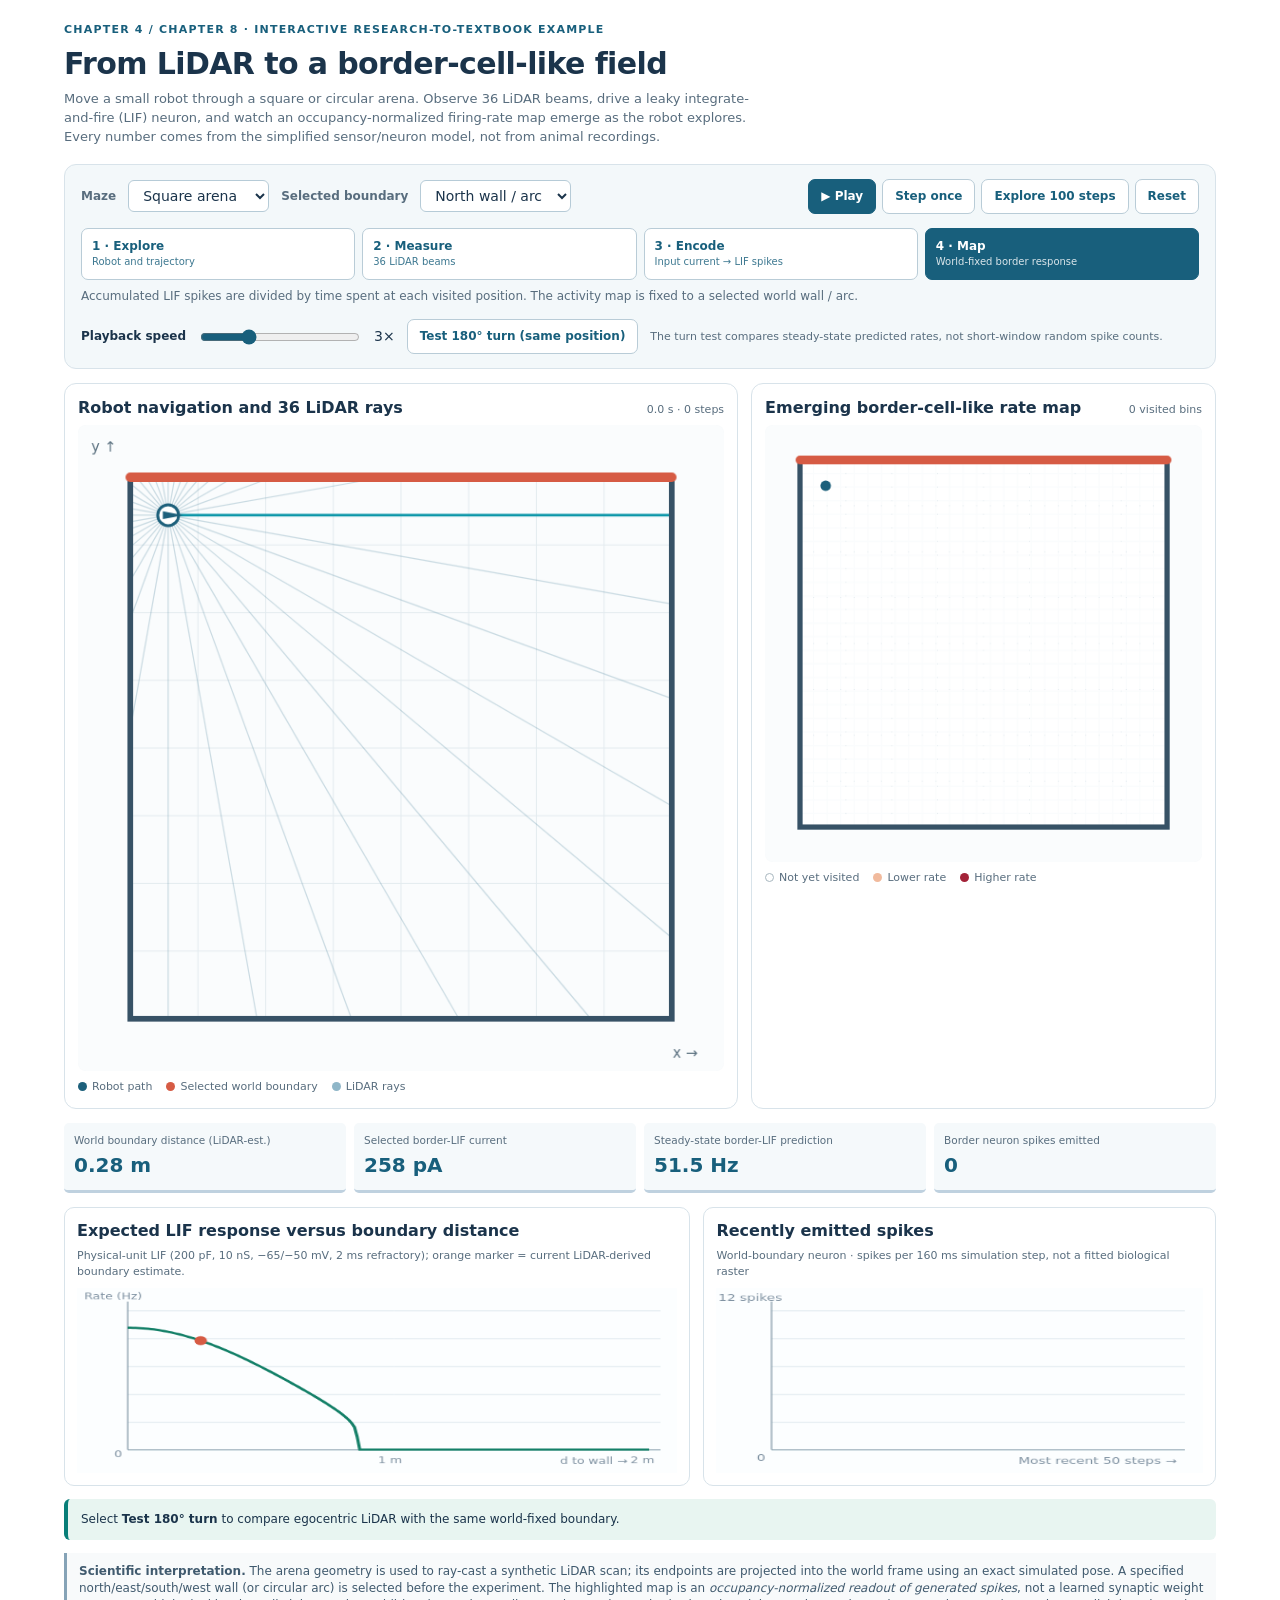
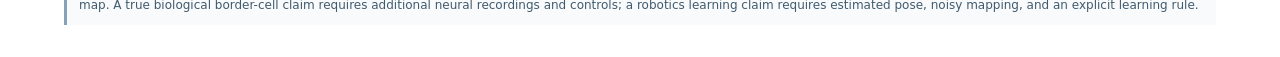
==== assets/border-cell-maze.html @ 1c10fb5e "Add interactive LiDAR-to-LIF border-cell maze and numerical/browser tests" ====
<!doctype html>
<html lang="en">
<head>
<meta charset="utf-8">
<meta name="viewport" content="width=device-width,initial-scale=1">
<meta name="theme-color" content="#f7fafc">
<title>From LiDAR to a Border-Cell-Like Firing Field | Interactive Laboratory</title>
<style>
:root{color-scheme:light;--ink:#1b344b;--muted:#586d7e;--blue:#185f7c;--line:#d8e3ea;--panel:#f3f8fa;--warm:#d65b44;--teal:#087e78;--green:#147453}
*{box-sizing:border-box}body{margin:0;background:#fff;color:var(--ink);font:14px/1.45 system-ui,-apple-system,BlinkMacSystemFont,"Segoe UI",sans-serif}
main{margin:auto;max-width:1190px;padding:22px 19px 32px}
h1{font-size:clamp(21px,3vw,30px);line-height:1.17;margin:5px 0 9px;letter-spacing:-.02em}
h2{font-size:16px;line-height:1.35;margin:0 0 6px}h3{font-size:12px;margin:0 0 3px}
p{margin:0 0 8px}.eyebrow{font-weight:750;color:var(--blue);text-transform:uppercase;letter-spacing:.11em;font-size:11px}.lead{font-size:13px;color:var(--muted);max-width:85ch;margin-bottom:17px}
.toolbar{background:var(--panel);border:1px solid var(--line);border-radius:12px;padding:14px 16px;margin-bottom:14px}
.toolbar-top{display:flex;align-items:center;gap:15px 25px;flex-wrap:wrap}.fields{display:flex;flex-wrap:wrap;align-items:center;gap:12px}
.fields label,.range-label{font-size:12px;font-weight:700;color:var(--muted)}
select,button,input{font:inherit}select{border:1px solid #b6cbd7;border-radius:6px;padding:6px 10px;min-width:116px;background:#fff;color:var(--ink)}
button{border:1px solid #b9ccd7;background:#fff;color:var(--blue);font-size:12px;border-radius:7px;padding:8px 12px;font-weight:650;cursor:pointer}
button:focus-visible,select:focus-visible,input:focus-visible{outline:3px solid #e1a16b;outline-offset:2px}
button:hover{background:#e8f2f7}button[aria-pressed=true],button.active{background:var(--blue);border-color:var(--blue);color:#fff}button.primary{background:var(--blue);color:#fff;border-color:var(--blue)}
button[disabled]{opacity:.5;cursor:default}.action-set{display:flex;gap:6px;flex-wrap:wrap;margin-left:auto}.step-grid{display:grid;grid-template-columns:repeat(4,minmax(0,1fr));gap:7px;margin:14px 0 8px}.step-grid button{font-size:12px;text-align:left;padding:9px 10px}
.step-grid button span{display:block;font-size:10px;font-weight:450;opacity:.84}
.speed-row{display:flex;gap:12px;align-items:center;flex-wrap:wrap;margin:12px 0 0}.speed-row label{font-weight:650;font-size:12px}.speed-row input{max-width:160px;width:100%;accent-color:var(--blue)}
.caption-line{font-size:12px;min-height:19px;color:var(--muted)}
.visuals{display:grid;grid-template-columns:minmax(0,1.45fr) minmax(280px,1fr);gap:13px}
.card{border:1px solid var(--line);border-radius:12px;padding:13px;min-width:0;background:#fff}.head-row{display:flex;justify-content:space-between;align-items:baseline;gap:8px;flex-wrap:wrap}
.minor{font-size:11px;color:var(--muted)}canvas{width:100%;height:auto;display:block}canvas.square{aspect-ratio:1;border-radius:8px;background:#f8fafc}.map-empty{color:var(--muted)}
.legend{display:flex;flex-wrap:wrap;gap:14px;margin-top:8px;font-size:11px;color:var(--muted)}.dot{display:inline-block;height:9px;width:9px;border-radius:100%;margin-right:5px;vertical-align:middle}
.metrics{display:grid;grid-template-columns:repeat(4,minmax(0,1fr));gap:8px;margin:14px 0}
.metric{background:#f5f9fb;border-bottom:3px solid #bfd1df;border-radius:5px;padding:10px;min-width:0}.metric small{display:block;color:var(--muted);font-size:10.5px;line-height:1.35}.metric strong{display:block;color:var(--blue);font-size:20px;font-variant-numeric:tabular-nums;margin-top:4px}
.subplots{display:grid;grid-template-columns:1.1fr .9fr;gap:13px}.plot-card{border:1px solid var(--line);border-radius:10px;padding:12px;min-width:0}.plot-card canvas{max-height:185px}
#rotationOutput{background:#e8f5f1;border-left:4px solid var(--teal);border-radius:6px;padding:11px 13px;margin-top:13px;min-height:40px;font-size:12px;line-height:1.6}
.note{background:#f8fafb;border-left:3px solid #86a3b7;padding:10px 12px;margin-top:13px;font-size:12px;color:#405a6e}.kbd{font-family:ui-monospace,monospace;background:#e7eff3;border-radius:4px;padding:1px 5px}
@media(max-width:850px){.visuals{grid-template-columns:1fr}.action-set{margin-left:0}.metrics{grid-template-columns:repeat(2,minmax(0,1fr))}}
@media(max-width:550px){main{padding:13px}.step-grid{grid-template-columns:repeat(2,minmax(0,1fr))}.subplots{grid-template-columns:1fr}.card{padding:10px}.metric strong{font-size:18px}}
@media(prefers-reduced-motion:reduce){*{scroll-behavior:auto!important;animation:none!important}}
</style>
</head>
<body>
<main>
<p class="eyebrow">Chapter 4 / Chapter 8 · Interactive research-to-textbook example</p>
<h1>From LiDAR to a border-cell-like field</h1>
<p class="lead">Move a small robot through a square or circular arena. Observe 36 LiDAR beams, drive a leaky integrate-and-fire (LIF) neuron, and watch an occupancy-normalized firing-rate map emerge as the robot explores. Every number comes from the simplified sensor/neuron model, not from animal recordings.</p>
<section class="toolbar" aria-label="Simulation controls">
 <div class="toolbar-top">
  <div class="fields">
   <label for="arena">Maze</label><select id="arena"><option value="square">Square arena</option><option value="circle">Circular arena</option></select>
   <label for="wall">Selected boundary</label><select id="wall"><option value="north">North wall / arc</option><option value="east">East wall / arc</option><option value="south">South wall / arc</option><option value="west">West wall / arc</option></select>
  </div>
  <div class="action-set"><button id="play" class="primary">▶ Play</button><button id="step">Step once</button><button id="batch">Explore 100 steps</button><button id="reset">Reset</button></div>
 </div>
 <div class="step-grid" role="group" aria-label="Reveal the processing stages">
  <button data-stage="1">1 · Explore<span>Robot and trajectory</span></button>
  <button data-stage="2">2 · Measure<span>36 LiDAR beams</span></button>
  <button data-stage="3">3 · Encode<span>Input current → LIF spikes</span></button>
  <button data-stage="4" aria-pressed="true">4 · Map<span>World-fixed border response</span></button>
 </div>
 <p id="stageDescription" class="caption-line" aria-live="polite"></p>
 <div class="speed-row"><label for="speed">Playback speed</label><input id="speed" type="range" min="1" max="8" step="1" value="3"/><output id="speedValue" for="speed">3×</output><button id="rotate">Test 180° turn (same position)</button><span class="minor">The turn test compares steady-state predicted rates, not short-window random spike counts.</span></div>
</section>
<div class="visuals">
 <section class="card">
  <div class="head-row"><h2>Robot navigation and 36 LiDAR rays</h2><span class="minor" id="timeText">0.0 s · 0 visits</span></div>
  <canvas id="mazeCanvas" class="square" width="680" height="680" role="img" aria-label="Animated overhead view of a robot exploring an enclosure with range beams and a highlighted selected wall"></canvas>
  <div class="legend"><span><span class="dot" style="background:#1d607b"></span>Robot path</span><span><span class="dot" style="background:#d65b44"></span>Selected world boundary</span><span><span class="dot" style="background:#8fb6c8"></span>LiDAR rays</span></div>
 </section>
 <section class="card">
  <div class="head-row"><h2>Emerging border-cell-like rate map</h2><span class="minor" id="visitedText">0 occupied bins</span></div>
  <canvas id="mapCanvas" class="square" width="500" height="500" role="img" aria-label="Occupancy-normalized map of generated LIF spikes by the robot's world coordinates"></canvas>
  <div class="legend"><span><span class="dot" style="background:#ffffff;border:1px solid #a8b7bf"></span>Not yet visited</span><span><span class="dot" style="background:#f1ba9d"></span>Lower rate</span><span><span class="dot" style="background:#a32238"></span>Higher rate</span></div>
 </section>
</div>
<div class="metrics" aria-live="polite">
 <div class="metric"><small>World boundary distance (LiDAR-est.)</small><strong id="distanceMetric">—</strong></div>
 <div class="metric"><small>Selected border-LIF current</small><strong id="currentMetric">—</strong></div>
 <div class="metric"><small>Steady-state border-LIF prediction</small><strong id="rateMetric">—</strong></div>
 <div class="metric"><small>Border neuron spikes emitted</small><strong id="spikeMetric">0</strong></div>
</div>
<div class="subplots">
 <section class="plot-card"><h2>Expected LIF response versus boundary distance</h2><p class="minor">Physical-unit LIF (200 pF, 10 nS, −65/−50 mV, 2 ms refractory); orange marker = current LiDAR-derived boundary estimate.</p><canvas id="curveCanvas" width="580" height="245" role="img" aria-label="LIF firing rate decays with increasing distance to the selected wall"></canvas></section>
 <section class="plot-card"><h2>Recently emitted spikes</h2><p class="minor">World-boundary neuron · spikes per 160 ms simulation step, not a fitted biological raster</p><canvas id="spikeCanvas" width="430" height="245" role="img" aria-label="Recent spike-count history over a moving exploration window"></canvas></section>
</div>
<div id="rotationOutput" role="status" aria-live="polite">Select <strong>Test 180° turn</strong> to compare a body-facing LiDAR channel with a world-anchored border response at the <em>same position</em>.</div>
<div class="note"><strong>Scientific interpretation.</strong> The arena geometry is used to ray-cast a synthetic LiDAR scan; its endpoints are projected into the world frame using an exact simulated pose. A specified north/east/south/west wall (or circular arc) is selected before the experiment. The highlighted map is an <em>occupancy-normalized readout of generated spikes</em>, not a learned synaptic weight map. A true biological border-cell claim requires additional neural recordings and controls; a robotics learning claim requires estimated pose, noisy mapping, and an explicit learning rule.</div>
</main>
<script src="border-cell-model.js"></script>
<script>
(function(){
'use strict';
const M=window.BorderCellModel;
if(!M){document.getElementById('rotationOutput').textContent='Model script unavailable';return;}
const byId=id=>document.getElementById(id);
const cv=byId('mazeCanvas'),heat=byId('mapCanvas'),curve=byId('curveCanvas'),raster=byId('spikeCanvas');
const ctx=cv.getContext('2d'),hctx=heat.getContext('2d'),cctx=curve.getContext('2d'),sctx=raster.getContext('2d');
const color={ink:'#213b51',blue:'#1d607b',muted:'#8193a3',ray:'#9ac1d0',selected:'#d65b44',green:'#148068',grid:'#e3ebef'};
const N=27,DT=.16;
let state;
const stages={1:'Observe exploration and the robot’s trajectory. The firing field is not visible yet.',
2:'Each LiDAR beam reports a range and heading. Rays rotate with the robot; measured endpoints are projected into world coordinates.',
3:'Valid measured distances become currents; each current drives a LIF membrane. A closer detected boundary usually produces more spikes.',
4:'Accumulated LIF spikes are divided by time spent at each visited position. The activity map is fixed to a selected world wall / arc.'};
function init(){
 const shape=byId('arena').value,wall=byId('wall').value;
 const waypoints=M.waypoints(shape),start=waypoints[0];
 state={shape,wall,stage:4,playing:false,speed:+byId('speed').value,
 points:waypoints,waypoint:1,position:{x:start[0],y:start[1],heading:0},
 path:[[start[0],start[1]]],border:M.newLIF(),body:M.newLIF(),channels:Array.from({length:36},()=>M.newLIF()),
 occupancy:new Float32Array(N*N),spikeCounts:new Float32Array(N*N),
 t:0,steps:0,scan:[],borderDist:NaN,bodyDist:NaN,currentA:0,
 counts:0,recent:[],test:null};
 state.position.heading=Math.atan2(waypoints[1][1]-start[1],waypoints[1][0]-start[0]);
 calcScan();byId('rotationOutput').innerHTML='Select <strong>Test 180° turn</strong> to compare egocentric LiDAR with the same world-fixed boundary.';
 setStage(4);update();
}
function calcScan(){
 const p=state.position;
 state.scan=M.scan(state.shape,p.x,p.y,p.heading);
 state.borderDist=M.estimateWallDistance(state.shape,state.wall,p.x,p.y,state.scan);
 state.bodyDist=state.scan[18].range;
 state.currentA=M.wallCurrent(state.borderDist);
}
function nextStep(){
 const p=state.position,goals=state.points;let target=goals[state.waypoint%goals.length];
 let dx=target[0]-p.x,dy=target[1]-p.y;let dist=Math.hypot(dx,dy);
 if(dist<.11){state.waypoint++;target=goals[state.waypoint%goals.length];dx=target[0]-p.x;dy=target[1]-p.y;dist=Math.hypot(dx,dy);}
 const step=Math.min(.107,dist);if(dist>0){p.heading=Math.atan2(dy,dx);p.x+=step*dx/dist;p.y+=step*dy/dist;}
 // Border geometry is a fixed ground-truth drawing; the currents themselves
 // depend on projected synthetic LiDAR returns, not direct trueWallDistance().
 if(!M.inside(p.x,p.y,state.shape))throw Error('Waypoint outside enclosure');
 state.path.push([p.x,p.y]);if(state.path.length>2500)state.path.shift();
 calcScan();
 const observed=Number.isFinite(state.borderDist);
 let count=0;
 if(observed)count=M.stepLIF(state.border,state.currentA,DT);
 const bodyCurrent=M.sensorCurrent(state.bodyDist,Number.isFinite(state.bodyDist));
 M.stepLIF(state.body,bodyCurrent,DT);
 // Simulate all 36 egocentric sensory channels, with explicit validity.
 for(let k=0;k<36;k++)if(state.scan[k].valid)
   M.stepLIF(state.channels[k],M.sensorCurrent(state.scan[k].range,true),DT);
 const ix=M.clamp(Math.floor((p.x+M.R)/(2*M.R)*N),0,N-1);
 const iy=M.clamp(Math.floor((M.R-p.y)/(2*M.R)*N),0,N-1);
 if(observed){state.occupancy[iy*N+ix]+=DT;state.spikeCounts[iy*N+ix]+=count;}
 state.counts+=count;state.steps++;state.t+=DT;
 state.recent.push(count);if(state.recent.length>50)state.recent.shift();
 if(state.steps%2===0)update();
}
function selectMode(){const isPlaying=state.playing;state.playing=false;byId('play').textContent='▶ Play';init();if(isPlaying)togglePlay();}
function togglePlay(){state.playing=!state.playing;byId('play').textContent=state.playing?'❚❚ Pause':'▶ Play';byId('play').setAttribute('aria-pressed',String(state.playing));}
function setStage(n){state.stage=n;for(const btn of document.querySelectorAll('[data-stage]'))btn.setAttribute('aria-pressed',String(+btn.dataset.stage===n));byId('stageDescription').textContent=stages[n];update();}
function xy(canvas,x,y,pad=48){const span=canvas.width-2*pad;return [pad+(x+M.R)/(2*M.R)*span,pad+(M.R-y)/(2*M.R)*span]}
function bg(g,canvas,steps=8,pad=48){g.clearRect(0,0,canvas.width,canvas.height);g.fillStyle='#fafcfd';g.fillRect(0,0,canvas.width,canvas.height);g.strokeStyle=color.grid;g.lineWidth=1;for(let i=0;i<=steps;i++){let z=pad+i*(canvas.width-2*pad)/steps;g.beginPath();g.moveTo(z,pad);g.lineTo(z,canvas.height-pad);g.moveTo(pad,z);g.lineTo(canvas.width-pad,z);g.stroke();}}
function boundary(g,canvas,shape,wall,highlight,pad){const [cx,cy]=xy(canvas,0,0,pad),r=(canvas.width-2*pad)/2;
 g.lineWidth=6;g.strokeStyle='#375266';g.beginPath();
 if(shape==='circle')g.arc(cx,cy,r,0,Math.PI*2);
 else g.rect(pad,pad,2*r,2*r);g.stroke();
 if(highlight){g.lineWidth=10;g.lineCap='round';g.strokeStyle=color.selected;g.beginPath();
 if(shape==='circle'){
 const angle=M.WALL_ANGLES[wall];g.arc(cx,cy,r,-angle-Math.PI/4,-angle+Math.PI/4,false);
 }else{
 if(wall==='north'){g.moveTo(pad,pad);g.lineTo(canvas.width-pad,pad)}
 if(wall==='south'){g.moveTo(pad,canvas.height-pad);g.lineTo(canvas.width-pad,canvas.height-pad)}
 if(wall==='east'){g.moveTo(canvas.width-pad,pad);g.lineTo(canvas.width-pad,canvas.height-pad)}
 if(wall==='west'){g.moveTo(pad,pad);g.lineTo(pad,canvas.height-pad)}
 }g.stroke();g.lineCap='butt';}
}
function mazePlot(){const g=ctx,p=state.position,pad=55;bg(g,cv,8,pad);
 if(state.stage>=2){for(const ray of state.scan){if(!ray.valid)continue;const a=xy(cv,p.x,p.y,pad),b=xy(cv,ray.wx,ray.wy,pad);
 g.lineWidth=ray.sector===18?2.7:1.2;g.strokeStyle=ray.sector===18?'#0b96a8':'rgba(68,125,153,.27)';g.beginPath();g.moveTo(a[0],a[1]);g.lineTo(b[0],b[1]);g.stroke();
 if(state.stage>=3){g.fillStyle='rgba(29,124,134,.45)';g.beginPath();g.arc(b[0],b[1],1.5,0,7);g.fill();}}}
 boundary(g,cv,state.shape,state.wall,state.stage>=4,pad);
 g.strokeStyle=color.blue;g.lineWidth=2.3;g.lineCap='round';g.beginPath();state.path.forEach(([x,y],i)=>{const z=xy(cv,x,y,pad);if(i)g.lineTo(z[0],z[1]);else g.moveTo(z[0],z[1]);});g.stroke();
 const [u,v]=xy(cv,p.x,p.y,pad);g.fillStyle='#fff';g.strokeStyle=color.blue;g.lineWidth=3;g.beginPath();g.arc(u,v,11,0,7);g.fill();g.stroke();
 g.fillStyle=color.blue;g.beginPath();g.moveTo(u+16*Math.cos(p.heading),v-16*Math.sin(p.heading));g.lineTo(u+7*Math.cos(p.heading+2.5),v-7*Math.sin(p.heading+2.5));g.lineTo(u+7*Math.cos(p.heading-2.5),v-7*Math.sin(p.heading-2.5));g.closePath();g.fill();
 if(state.test){const z=xy(cv,state.test.x,state.test.y,pad);g.setLineDash([4,3]);g.strokeStyle=color.green;g.lineWidth=2;g.beginPath();g.arc(z[0],z[1],21,0,7);g.stroke();g.setLineDash([]);g.fillStyle=color.green;g.font='bold 16px system-ui';g.fillText('R',z[0]+25,z[1]-15);}
 g.font='15px system-ui';g.fillStyle='#5c7281';g.fillText('y ↑',14,28);g.fillText('x →',cv.width-54,cv.height-14);
}
function heatColor(rate){const t=M.clamp(rate/62,0,1);const stops=[[0,[244,241,237]],[0.35,[247,193,161]],[0.7,[222,104,91]],[1,[157,31,52]]];let l=stops[0],h=stops[stops.length-1];for(let i=1;i<stops.length;i++){if(stops[i][0]>=t){h=stops[i];l=stops[i-1];break;}}
 const w=(t-l[0])/(h[0]-l[0]);return 'rgb('+l[1].map((x,i)=>Math.round(x+(h[1][i]-x)*w)).join(',')+')';}
function drawMap(){const g=hctx,pad=40;bg(g,heat,8,pad);const span=heat.width-pad*2,s=span/N;let visited=0;
 if(state.stage>=4){for(let iy=0;iy<N;iy++)for(let ix=0;ix<N;ix++){
 const x=-M.R+(ix+.5)*2*M.R/N,y=M.R-(iy+.5)*2*M.R/N;
 if(!M.inside(x,y,state.shape))continue;
 const id=iy*N+ix,occ=state.occupancy[id];
 if(occ>.001){visited++;g.fillStyle=heatColor(state.spikeCounts[id]/occ);}
 else g.fillStyle='#fff';
 g.fillRect(pad+ix*s+.6,pad+iy*s+.6,s-1.2,s-1.2);
 }}
 boundary(g,heat,state.shape,state.wall,state.stage>=4,pad);
 const [u,v]=xy(heat,state.position.x,state.position.y,pad);g.fillStyle=color.blue;g.beginPath();g.arc(u,v,6,0,7);g.fill();
 byId('visitedText').textContent=visited+' visited bins';
 if(state.stage<4){g.fillStyle='rgba(255,255,255,.87)';g.fillRect(pad,pad,span,span);g.fillStyle=color.muted;g.font='bold 16px system-ui';g.textAlign='center';g.fillText('Reveal stage 4 to see the map',heat.width/2,heat.height/2);g.textAlign='left';}
}
function axes(g,width,height){g.clearRect(0,0,width,height);g.fillStyle='#fcfeff';g.fillRect(0,0,width,height);g.strokeStyle='#d7e3e9';g.lineWidth=1;for(let y=30;y<height-25;y+=37){g.beginPath();g.moveTo(49,y);g.lineTo(width-16,y);g.stroke();}g.strokeStyle='#71899a';g.beginPath();g.moveTo(49,18);g.lineTo(49,height-31);g.lineTo(width-16,height-31);g.stroke();}
function curvePlot(){const g=cctx,w=curve.width,h=curve.height;axes(g,w,h);const toX=d=>49+d/2.0*(w-76),toY=r=>h-31-r/65*(h-63);
 g.lineWidth=3;g.strokeStyle=color.green;g.beginPath();for(let i=0;i<=200;i++){const d=2*i/200;const q=M.lifRate(M.wallCurrent(d,.55));const x=toX(d),y=toY(q);if(i)g.lineTo(x,y);else g.moveTo(x,y);}g.stroke();
 const d=state.borderDist;if(Number.isFinite(d)&&state.stage>=3){const x=toX(M.clamp(d,0,2)),y=toY(M.lifRate(state.currentA));g.fillStyle=color.selected;g.beginPath();g.arc(x,y,6,0,7);g.fill();}
 g.font='12px system-ui';g.fillStyle=color.muted;g.fillText('0',36,h-21);g.fillText('1 m',toX(1)-10,h-13);g.fillText('2 m',w-45,h-13);g.fillText('Rate (Hz)',7,15);g.fillText('d to wall →',w-113,h-12);
}
function rasterPlot(){const g=sctx,w=raster.width,h=raster.height;axes(g,w,h);const a=state.recent,Nmax=12,dx=(w-76)/Math.max(50,a.length),base=h-31;
 if(state.stage>=3){a.forEach((n,i)=>{g.fillStyle=color.selected;const ht=Math.min(n,Nmax)/Nmax*(h-65);g.fillRect(50+i*dx,base-ht,Math.max(2,dx-2),ht);});}
 g.fillStyle=color.muted;g.font='12px system-ui';g.fillText('0',36,base+15);g.fillText('12 spikes',2,17);g.fillText('Most recent 50 steps →',w-163,h-12);
}
function update(){mazePlot();drawMap();curvePlot();rasterPlot();byId('timeText').textContent=state.t.toFixed(1)+' s · '+state.steps+' steps';
 byId('distanceMetric').textContent=state.stage>=4&&Number.isFinite(state.borderDist)?state.borderDist.toFixed(2)+' m':'—';
 byId('currentMetric').textContent=state.stage>=3&&Number.isFinite(state.borderDist)?(state.currentA*1e12).toFixed(0)+' pA':'—';
 byId('rateMetric').textContent=state.stage>=3&&Number.isFinite(state.borderDist)?M.lifRate(state.currentA).toFixed(1)+' Hz':'—';
 byId('spikeMetric').textContent=state.stage>=3?String(state.counts):'—';
}
function rotationTest(){const p=M.probe(state.shape,state.wall);state.test=p;
 byId('rotationOutput').innerHTML='<strong>Same world position, heading reversed 180°.</strong> Forward LiDAR: '+p.bodyBefore.toFixed(2)+' m → '+p.bodyAfter.toFixed(2)+' m. World-wall distance from transformed rays: '+p.worldBefore.toFixed(2)+' m → '+p.worldAfter.toFixed(2)+' m. Predicted border LIF: <strong>'+p.rateBefore.toFixed(1)+' Hz → '+p.rateAfter.toFixed(1)+' Hz</strong>. This is a coordinate-frame invariance test, not proof of learning.';
 update();}
byId('arena').addEventListener('change',selectMode);byId('wall').addEventListener('change',selectMode);
byId('play').addEventListener('click',togglePlay);byId('step').addEventListener('click',()=>{if(state.playing)togglePlay();nextStep();update();});
byId('batch').addEventListener('click',()=>{if(state.playing)togglePlay();for(let i=0;i<100;i++)nextStep();update();});
byId('reset').addEventListener('click',()=>{init();});byId('rotate').addEventListener('click',rotationTest);
byId('speed').addEventListener('input',()=>{state.speed=+byId('speed').value;byId('speedValue').textContent=state.speed+'×';});
for(const b of document.querySelectorAll('[data-stage]'))b.addEventListener('click',()=>setStage(+b.dataset.stage));
let last=0;function loop(time){if(state.playing&&time-last>=90){last=time;for(let i=0;i<state.speed;i++)nextStep();update();}requestAnimationFrame(loop);}
init();requestAnimationFrame(loop);
})();
</script>
</body>
</html>
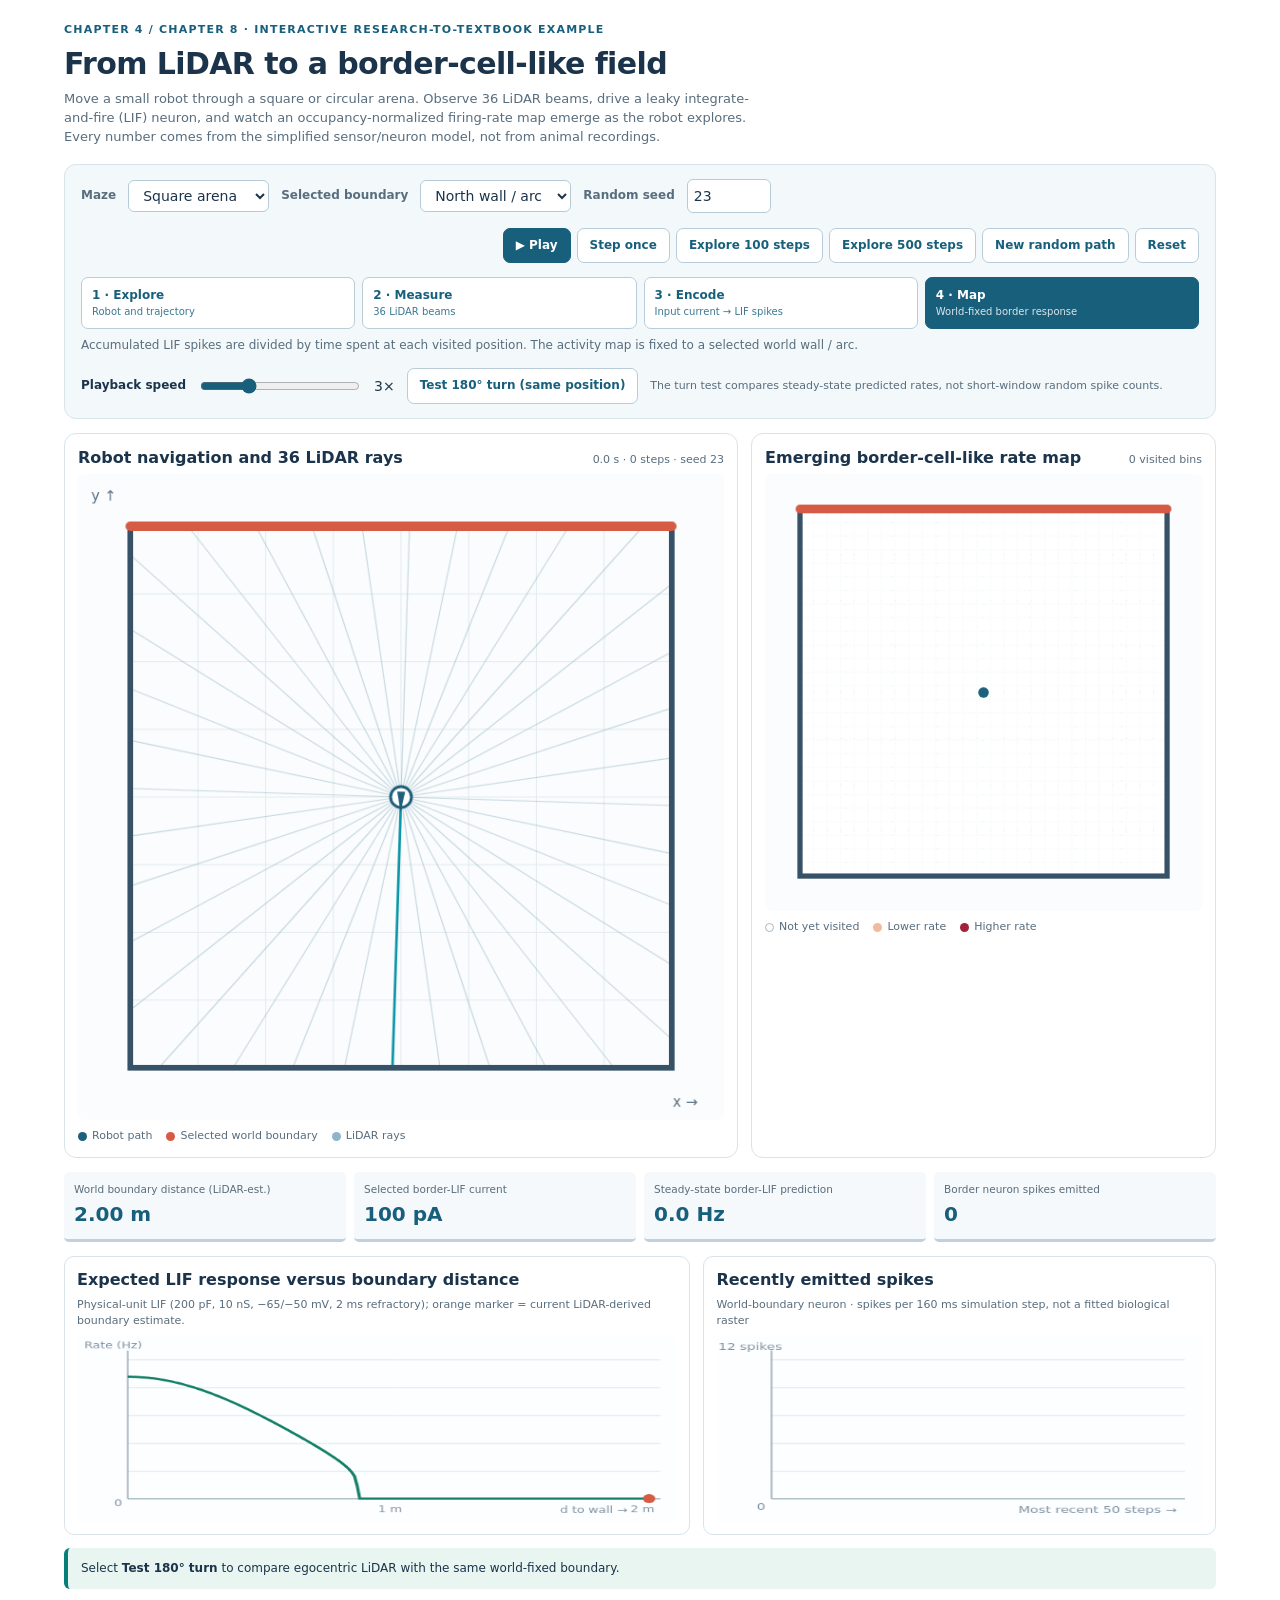
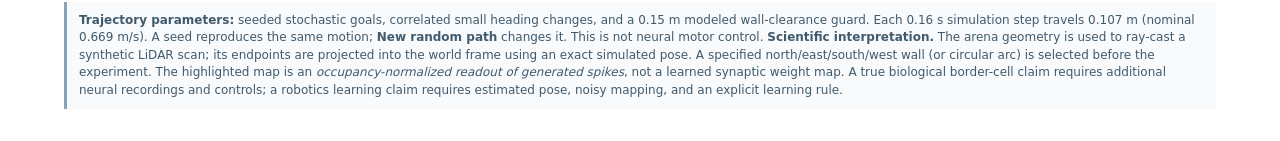
==== commit 9c955441: "Replace mechanical full-lab maze sweep with seeded stochastic exploration and extended rollout contr" ====
--- a/assets/border-cell-maze.html
+++ b/assets/border-cell-maze.html
@@ -15,7 +15,7 @@
 .toolbar{background:var(--panel);border:1px solid var(--line);border-radius:12px;padding:14px 16px;margin-bottom:14px}
 .toolbar-top{display:flex;align-items:center;gap:15px 25px;flex-wrap:wrap}.fields{display:flex;flex-wrap:wrap;align-items:center;gap:12px}
 .fields label,.range-label{font-size:12px;font-weight:700;color:var(--muted)}
-select,button,input{font:inherit}select{border:1px solid #b6cbd7;border-radius:6px;padding:6px 10px;min-width:116px;background:#fff;color:var(--ink)}
+select,button,input{font:inherit}#seed{width:84px;border:1px solid #b6cbd7;border-radius:6px;padding:6px;color:var(--ink)}select{border:1px solid #b6cbd7;border-radius:6px;padding:6px 10px;min-width:116px;background:#fff;color:var(--ink)}
 button{border:1px solid #b9ccd7;background:#fff;color:var(--blue);font-size:12px;border-radius:7px;padding:8px 12px;font-weight:650;cursor:pointer}
 button:focus-visible,select:focus-visible,input:focus-visible{outline:3px solid #e1a16b;outline-offset:2px}
 button:hover{background:#e8f2f7}button[aria-pressed=true],button.active{background:var(--blue);border-color:var(--blue);color:#fff}button.primary{background:var(--blue);color:#fff;border-color:var(--blue)}
@@ -47,8 +47,9 @@
   <div class="fields">
    <label for="arena">Maze</label><select id="arena"><option value="square">Square arena</option><option value="circle">Circular arena</option></select>
    <label for="wall">Selected boundary</label><select id="wall"><option value="north">North wall / arc</option><option value="east">East wall / arc</option><option value="south">South wall / arc</option><option value="west">West wall / arc</option></select>
+   <label for="seed">Random seed</label><input id="seed" type="number" min="1" max="999999" step="1" value="23"/>
   </div>
-  <div class="action-set"><button id="play" class="primary">▶ Play</button><button id="step">Step once</button><button id="batch">Explore 100 steps</button><button id="reset">Reset</button></div>
+  <div class="action-set"><button id="play" class="primary">▶ Play</button><button id="step">Step once</button><button id="batch">Explore 100 steps</button><button id="longBatch">Explore 500 steps</button><button id="newPath">New random path</button><button id="reset">Reset</button></div>
  </div>
  <div class="step-grid" role="group" aria-label="Reveal the processing stages">
   <button data-stage="1">1 · Explore<span>Robot and trajectory</span></button>
@@ -82,7 +83,7 @@
  <section class="plot-card"><h2>Recently emitted spikes</h2><p class="minor">World-boundary neuron · spikes per 160 ms simulation step, not a fitted biological raster</p><canvas id="spikeCanvas" width="430" height="245" role="img" aria-label="Recent spike-count history over a moving exploration window"></canvas></section>
 </div>
 <div id="rotationOutput" role="status" aria-live="polite">Select <strong>Test 180° turn</strong> to compare a body-facing LiDAR channel with a world-anchored border response at the <em>same position</em>.</div>
-<div class="note"><strong>Scientific interpretation.</strong> The arena geometry is used to ray-cast a synthetic LiDAR scan; its endpoints are projected into the world frame using an exact simulated pose. A specified north/east/south/west wall (or circular arc) is selected before the experiment. The highlighted map is an <em>occupancy-normalized readout of generated spikes</em>, not a learned synaptic weight map. A true biological border-cell claim requires additional neural recordings and controls; a robotics learning claim requires estimated pose, noisy mapping, and an explicit learning rule.</div>
+<div class="note"><strong>Trajectory parameters:</strong> seeded stochastic goals, correlated small heading changes, and a 0.15 m modeled wall-clearance guard. Each 0.16 s simulation step travels 0.107 m (nominal 0.669 m/s). A seed reproduces the same motion; <strong>New random path</strong> changes it. This is not neural motor control. <strong>Scientific interpretation.</strong> The arena geometry is used to ray-cast a synthetic LiDAR scan; its endpoints are projected into the world frame using an exact simulated pose. A specified north/east/south/west wall (or circular arc) is selected before the experiment. The highlighted map is an <em>occupancy-normalized readout of generated spikes</em>, not a learned synaptic weight map. A true biological border-cell claim requires additional neural recordings and controls; a robotics learning claim requires estimated pose, noisy mapping, and an explicit learning rule.</div>
 </main>
 <script src="border-cell-model.js"></script>
 <script>
@@ -102,14 +103,15 @@
 4:'Accumulated LIF spikes are divided by time spent at each visited position. The activity map is fixed to a selected world wall / arc.'};
 function init(){
  const shape=byId('arena').value,wall=byId('wall').value;
- const waypoints=M.waypoints(shape),start=waypoints[0];
- state={shape,wall,stage:4,playing:false,speed:+byId('speed').value,
- points:waypoints,waypoint:1,position:{x:start[0],y:start[1],heading:0},
- path:[[start[0],start[1]]],border:M.newLIF(),body:M.newLIF(),channels:Array.from({length:36},()=>M.newLIF()),
+ const seed=Math.max(1,Math.min(999999,Math.trunc(Number(byId('seed').value)||23)));
+ byId('seed').value=String(seed);
+ const explorer=M.createExplorer(shape,seed);
+ state={shape,wall,seed,explorer,stage:4,playing:false,speed:+byId('speed').value,
+ position:{x:explorer.x,y:explorer.y,heading:explorer.heading},
+ path:[[explorer.x,explorer.y]],border:M.newLIF(),body:M.newLIF(),channels:Array.from({length:36},()=>M.newLIF()),
  occupancy:new Float32Array(N*N),spikeCounts:new Float32Array(N*N),
  t:0,steps:0,scan:[],borderDist:NaN,bodyDist:NaN,currentA:0,
  counts:0,recent:[],test:null};
- state.position.heading=Math.atan2(waypoints[1][1]-start[1],waypoints[1][0]-start[0]);
  calcScan();byId('rotationOutput').innerHTML='Select <strong>Test 180° turn</strong> to compare egocentric LiDAR with the same world-fixed boundary.';
  setStage(4);update();
 }
@@ -121,13 +123,10 @@
  state.currentA=M.wallCurrent(state.borderDist);
 }
 function nextStep(){
- const p=state.position,goals=state.points;let target=goals[state.waypoint%goals.length];
- let dx=target[0]-p.x,dy=target[1]-p.y;let dist=Math.hypot(dx,dy);
- if(dist<.11){state.waypoint++;target=goals[state.waypoint%goals.length];dx=target[0]-p.x;dy=target[1]-p.y;dist=Math.hypot(dx,dy);}
- const step=Math.min(.107,dist);if(dist>0){p.heading=Math.atan2(dy,dx);p.x+=step*dx/dist;p.y+=step*dy/dist;}
- // Border geometry is a fixed ground-truth drawing; the currents themselves
- // depend on projected synthetic LiDAR returns, not direct trueWallDistance().
- if(!M.inside(p.x,p.y,state.shape))throw Error('Waypoint outside enclosure');
+ state.position=M.exploreStep(state.explorer);
+ const p=state.position;
+ // The explorer's safety guard is geometric, not a learned spike policy.
+ if(!M.inside(p.x,p.y,state.shape,.15))throw Error('Unsafe explorer position');
  state.path.push([p.x,p.y]);if(state.path.length>2500)state.path.shift();
  calcScan();
  const observed=Number.isFinite(state.borderDist);
@@ -201,7 +200,7 @@
  if(state.stage>=3){a.forEach((n,i)=>{g.fillStyle=color.selected;const ht=Math.min(n,Nmax)/Nmax*(h-65);g.fillRect(50+i*dx,base-ht,Math.max(2,dx-2),ht);});}
  g.fillStyle=color.muted;g.font='12px system-ui';g.fillText('0',36,base+15);g.fillText('12 spikes',2,17);g.fillText('Most recent 50 steps →',w-163,h-12);
 }
-function update(){mazePlot();drawMap();curvePlot();rasterPlot();byId('timeText').textContent=state.t.toFixed(1)+' s · '+state.steps+' steps';
+function update(){mazePlot();drawMap();curvePlot();rasterPlot();byId('timeText').textContent=state.t.toFixed(1)+' s · '+state.steps+' steps · seed '+state.seed;
  byId('distanceMetric').textContent=state.stage>=4&&Number.isFinite(state.borderDist)?state.borderDist.toFixed(2)+' m':'—';
  byId('currentMetric').textContent=state.stage>=3&&Number.isFinite(state.borderDist)?(state.currentA*1e12).toFixed(0)+' pA':'—';
  byId('rateMetric').textContent=state.stage>=3&&Number.isFinite(state.borderDist)?M.lifRate(state.currentA).toFixed(1)+' Hz':'—';
@@ -211,8 +210,11 @@
  byId('rotationOutput').innerHTML='<strong>Same world position, heading reversed 180°.</strong> Forward LiDAR: '+p.bodyBefore.toFixed(2)+' m → '+p.bodyAfter.toFixed(2)+' m. World-wall distance from transformed rays: '+p.worldBefore.toFixed(2)+' m → '+p.worldAfter.toFixed(2)+' m. Predicted border LIF: <strong>'+p.rateBefore.toFixed(1)+' Hz → '+p.rateAfter.toFixed(1)+' Hz</strong>. This is a coordinate-frame invariance test, not proof of learning.';
  update();}
 byId('arena').addEventListener('change',selectMode);byId('wall').addEventListener('change',selectMode);
+byId('seed').addEventListener('change',selectMode);
+byId('newPath').addEventListener('click',()=>{byId('seed').value=String(+byId('seed').value>=999999?1:(+byId('seed').value||23)+1);init();});
 byId('play').addEventListener('click',togglePlay);byId('step').addEventListener('click',()=>{if(state.playing)togglePlay();nextStep();update();});
 byId('batch').addEventListener('click',()=>{if(state.playing)togglePlay();for(let i=0;i<100;i++)nextStep();update();});
+byId('longBatch').addEventListener('click',()=>{if(state.playing)togglePlay();for(let i=0;i<500;i++)nextStep();update();});
 byId('reset').addEventListener('click',()=>{init();});byId('rotate').addEventListener('click',rotationTest);
 byId('speed').addEventListener('input',()=>{state.speed=+byId('speed').value;byId('speedValue').textContent=state.speed+'×';});
 for(const b of document.querySelectorAll('[data-stage]'))b.addEventListener('click',()=>setStage(+b.dataset.stage));
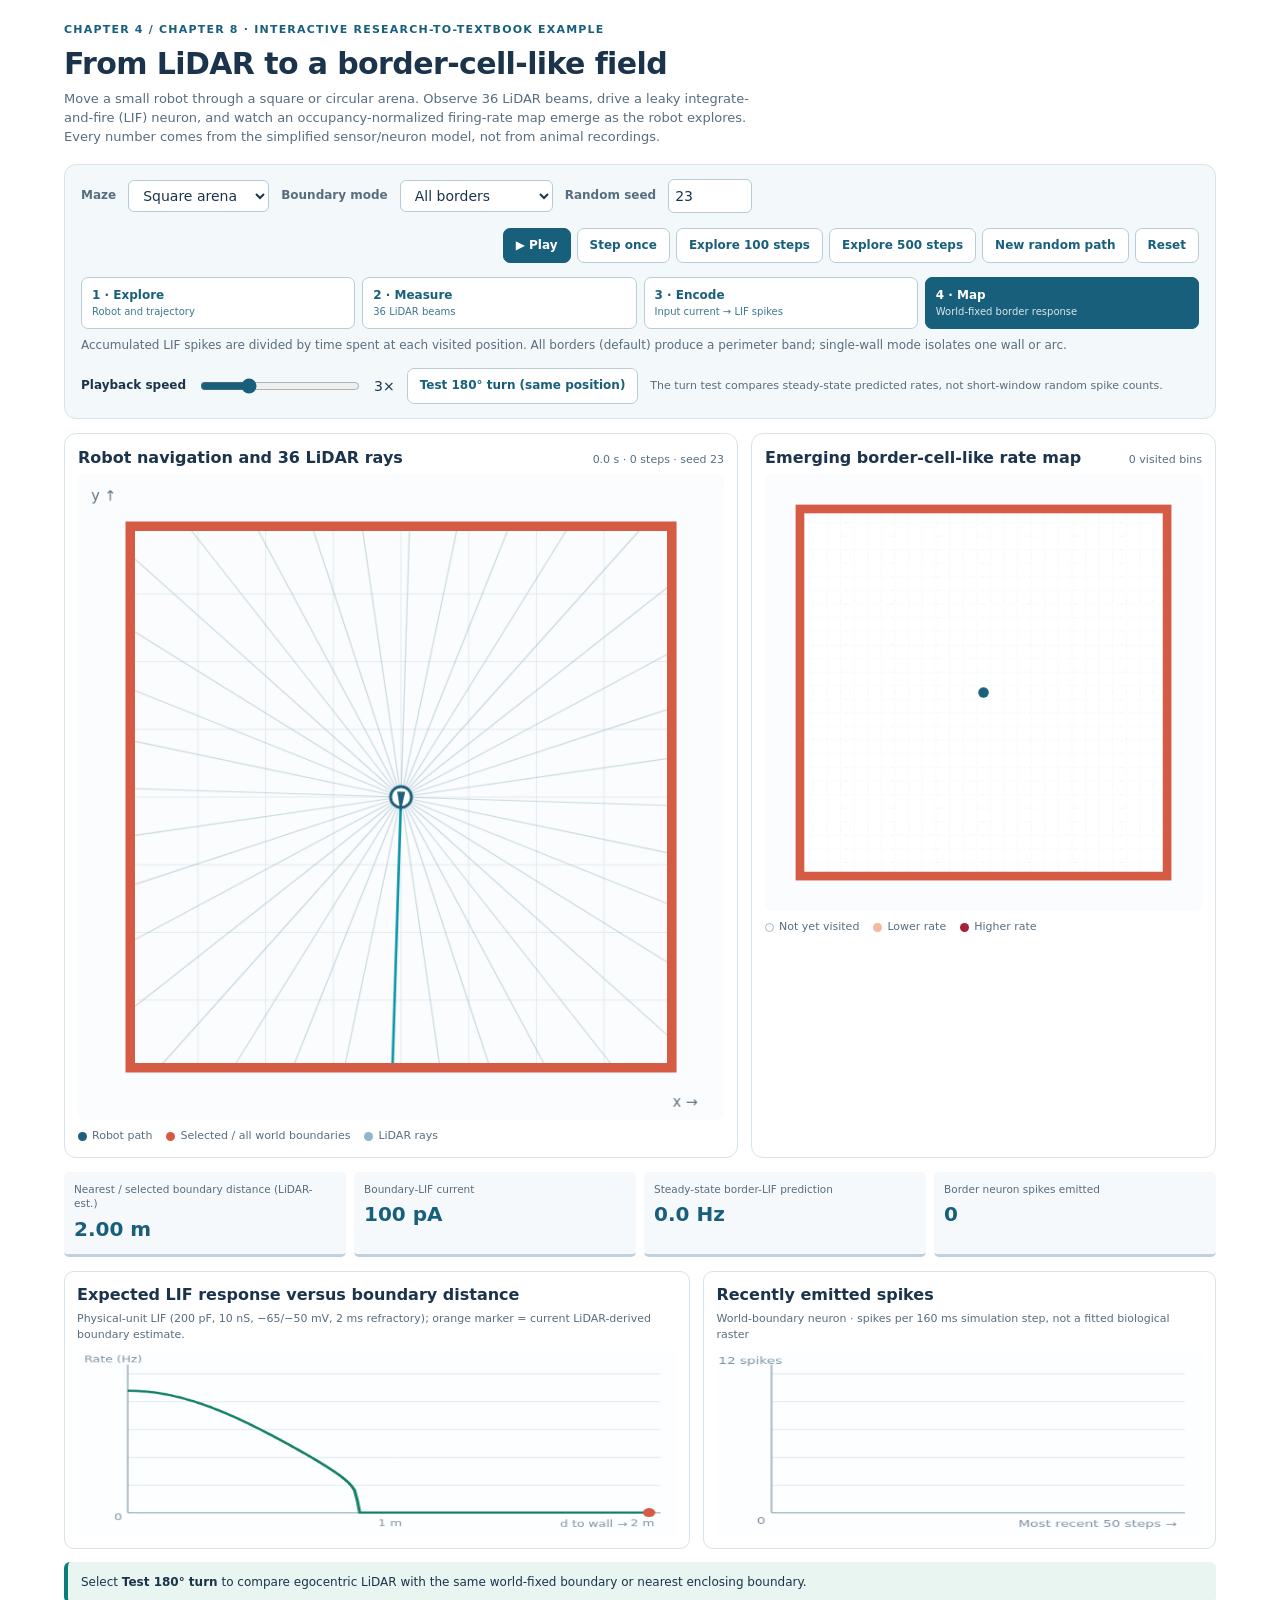
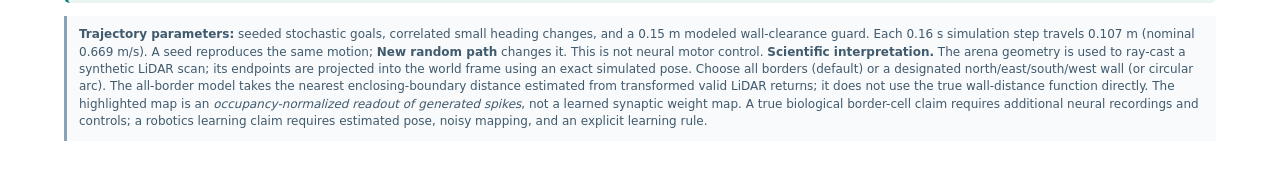
==== commit 3df52415: "Default full robot maze to all-boundary LIF band; retain single-wall comparison" ====
--- a/assets/border-cell-maze.html
+++ b/assets/border-cell-maze.html
@@ -14,7 +14,7 @@
 p{margin:0 0 8px}.eyebrow{font-weight:750;color:var(--blue);text-transform:uppercase;letter-spacing:.11em;font-size:11px}.lead{font-size:13px;color:var(--muted);max-width:85ch;margin-bottom:17px}
 .toolbar{background:var(--panel);border:1px solid var(--line);border-radius:12px;padding:14px 16px;margin-bottom:14px}
 .toolbar-top{display:flex;align-items:center;gap:15px 25px;flex-wrap:wrap}.fields{display:flex;flex-wrap:wrap;align-items:center;gap:12px}
-.fields label,.range-label{font-size:12px;font-weight:700;color:var(--muted)}
+.fields [hidden]{display:none!important}.fields label,.range-label{font-size:12px;font-weight:700;color:var(--muted)}
 select,button,input{font:inherit}#seed{width:84px;border:1px solid #b6cbd7;border-radius:6px;padding:6px;color:var(--ink)}select{border:1px solid #b6cbd7;border-radius:6px;padding:6px 10px;min-width:116px;background:#fff;color:var(--ink)}
 button{border:1px solid #b9ccd7;background:#fff;color:var(--blue);font-size:12px;border-radius:7px;padding:8px 12px;font-weight:650;cursor:pointer}
 button:focus-visible,select:focus-visible,input:focus-visible{outline:3px solid #e1a16b;outline-offset:2px}
@@ -46,7 +46,8 @@
  <div class="toolbar-top">
   <div class="fields">
    <label for="arena">Maze</label><select id="arena"><option value="square">Square arena</option><option value="circle">Circular arena</option></select>
-   <label for="wall">Selected boundary</label><select id="wall"><option value="north">North wall / arc</option><option value="east">East wall / arc</option><option value="south">South wall / arc</option><option value="west">West wall / arc</option></select>
+   <label for="mode">Boundary mode</label><select id="mode"><option value="all">All borders</option><option value="single">Single wall / arc</option></select>
+   <span id="wallPicker" hidden><label for="wall">Selected boundary</label> <select id="wall"><option value="north">North wall / arc</option><option value="east">East wall / arc</option><option value="south">South wall / arc</option><option value="west">West wall / arc</option></select></span>
    <label for="seed">Random seed</label><input id="seed" type="number" min="1" max="999999" step="1" value="23"/>
   </div>
   <div class="action-set"><button id="play" class="primary">▶ Play</button><button id="step">Step once</button><button id="batch">Explore 100 steps</button><button id="longBatch">Explore 500 steps</button><button id="newPath">New random path</button><button id="reset">Reset</button></div>
@@ -63,8 +64,8 @@
 <div class="visuals">
  <section class="card">
   <div class="head-row"><h2>Robot navigation and 36 LiDAR rays</h2><span class="minor" id="timeText">0.0 s · 0 visits</span></div>
-  <canvas id="mazeCanvas" class="square" width="680" height="680" role="img" aria-label="Animated overhead view of a robot exploring an enclosure with range beams and a highlighted selected wall"></canvas>
-  <div class="legend"><span><span class="dot" style="background:#1d607b"></span>Robot path</span><span><span class="dot" style="background:#d65b44"></span>Selected world boundary</span><span><span class="dot" style="background:#8fb6c8"></span>LiDAR rays</span></div>
+  <canvas id="mazeCanvas" class="square" width="680" height="680" role="img" aria-label="Animated overhead view of a robot exploring an enclosure with range beams and a highlighted selected wall or full perimeter"></canvas>
+  <div class="legend"><span><span class="dot" style="background:#1d607b"></span>Robot path</span><span><span class="dot" style="background:#d65b44"></span>Selected / all world boundaries</span><span><span class="dot" style="background:#8fb6c8"></span>LiDAR rays</span></div>
  </section>
  <section class="card">
   <div class="head-row"><h2>Emerging border-cell-like rate map</h2><span class="minor" id="visitedText">0 occupied bins</span></div>
@@ -73,8 +74,8 @@
  </section>
 </div>
 <div class="metrics" aria-live="polite">
- <div class="metric"><small>World boundary distance (LiDAR-est.)</small><strong id="distanceMetric">—</strong></div>
- <div class="metric"><small>Selected border-LIF current</small><strong id="currentMetric">—</strong></div>
+ <div class="metric"><small>Nearest / selected boundary distance (LiDAR-est.)</small><strong id="distanceMetric">—</strong></div>
+ <div class="metric"><small>Boundary-LIF current</small><strong id="currentMetric">—</strong></div>
  <div class="metric"><small>Steady-state border-LIF prediction</small><strong id="rateMetric">—</strong></div>
  <div class="metric"><small>Border neuron spikes emitted</small><strong id="spikeMetric">0</strong></div>
 </div>
@@ -83,7 +84,7 @@
  <section class="plot-card"><h2>Recently emitted spikes</h2><p class="minor">World-boundary neuron · spikes per 160 ms simulation step, not a fitted biological raster</p><canvas id="spikeCanvas" width="430" height="245" role="img" aria-label="Recent spike-count history over a moving exploration window"></canvas></section>
 </div>
 <div id="rotationOutput" role="status" aria-live="polite">Select <strong>Test 180° turn</strong> to compare a body-facing LiDAR channel with a world-anchored border response at the <em>same position</em>.</div>
-<div class="note"><strong>Trajectory parameters:</strong> seeded stochastic goals, correlated small heading changes, and a 0.15 m modeled wall-clearance guard. Each 0.16 s simulation step travels 0.107 m (nominal 0.669 m/s). A seed reproduces the same motion; <strong>New random path</strong> changes it. This is not neural motor control. <strong>Scientific interpretation.</strong> The arena geometry is used to ray-cast a synthetic LiDAR scan; its endpoints are projected into the world frame using an exact simulated pose. A specified north/east/south/west wall (or circular arc) is selected before the experiment. The highlighted map is an <em>occupancy-normalized readout of generated spikes</em>, not a learned synaptic weight map. A true biological border-cell claim requires additional neural recordings and controls; a robotics learning claim requires estimated pose, noisy mapping, and an explicit learning rule.</div>
+<div class="note"><strong>Trajectory parameters:</strong> seeded stochastic goals, correlated small heading changes, and a 0.15 m modeled wall-clearance guard. Each 0.16 s simulation step travels 0.107 m (nominal 0.669 m/s). A seed reproduces the same motion; <strong>New random path</strong> changes it. This is not neural motor control. <strong>Scientific interpretation.</strong> The arena geometry is used to ray-cast a synthetic LiDAR scan; its endpoints are projected into the world frame using an exact simulated pose. Choose all borders (default) or a designated north/east/south/west wall (or circular arc). The all-border model takes the nearest enclosing-boundary distance estimated from transformed valid LiDAR returns; it does not use the true wall-distance function directly. The highlighted map is an <em>occupancy-normalized readout of generated spikes</em>, not a learned synaptic weight map. A true biological border-cell claim requires additional neural recordings and controls; a robotics learning claim requires estimated pose, noisy mapping, and an explicit learning rule.</div>
 </main>
 <script src="border-cell-model.js"></script>
 <script>
@@ -100,25 +101,26 @@
 const stages={1:'Observe exploration and the robot’s trajectory. The firing field is not visible yet.',
 2:'Each LiDAR beam reports a range and heading. Rays rotate with the robot; measured endpoints are projected into world coordinates.',
 3:'Valid measured distances become currents; each current drives a LIF membrane. A closer detected boundary usually produces more spikes.',
-4:'Accumulated LIF spikes are divided by time spent at each visited position. The activity map is fixed to a selected world wall / arc.'};
+4:'Accumulated LIF spikes are divided by time spent at each visited position. All borders (default) produce a perimeter band; single-wall mode isolates one wall or arc.'};
 function init(){
- const shape=byId('arena').value,wall=byId('wall').value;
+ const shape=byId('arena').value,wall=byId('wall').value,mode=byId('mode').value;
+ byId('wallPicker').hidden=mode!=='single';
  const seed=Math.max(1,Math.min(999999,Math.trunc(Number(byId('seed').value)||23)));
  byId('seed').value=String(seed);
  const explorer=M.createExplorer(shape,seed);
- state={shape,wall,seed,explorer,stage:4,playing:false,speed:+byId('speed').value,
+ state={shape,wall,mode,seed,explorer,stage:4,playing:false,speed:+byId('speed').value,
  position:{x:explorer.x,y:explorer.y,heading:explorer.heading},
  path:[[explorer.x,explorer.y]],border:M.newLIF(),body:M.newLIF(),channels:Array.from({length:36},()=>M.newLIF()),
  occupancy:new Float32Array(N*N),spikeCounts:new Float32Array(N*N),
  t:0,steps:0,scan:[],borderDist:NaN,bodyDist:NaN,currentA:0,
- counts:0,recent:[],test:null};
- calcScan();byId('rotationOutput').innerHTML='Select <strong>Test 180° turn</strong> to compare egocentric LiDAR with the same world-fixed boundary.';
+ counts:0,recent:[],test:null,batchMode:false};
+ calcScan();byId('rotationOutput').innerHTML='Select <strong>Test 180° turn</strong> to compare egocentric LiDAR with the same world-fixed boundary or nearest enclosing boundary.';
  setStage(4);update();
 }
 function calcScan(){
  const p=state.position;
  state.scan=M.scan(state.shape,p.x,p.y,p.heading);
- state.borderDist=M.estimateWallDistance(state.shape,state.wall,p.x,p.y,state.scan);
+ state.borderDist=M.estimateBoundaryDistance(state.shape,state.mode,state.wall,p.x,p.y,state.scan);
  state.bodyDist=state.scan[18].range;
  state.currentA=M.wallCurrent(state.borderDist);
 }
@@ -142,7 +144,7 @@
  if(observed){state.occupancy[iy*N+ix]+=DT;state.spikeCounts[iy*N+ix]+=count;}
  state.counts+=count;state.steps++;state.t+=DT;
  state.recent.push(count);if(state.recent.length>50)state.recent.shift();
- if(state.steps%2===0)update();
+ if(state.steps%2===0&&!state.batchMode)update();
 }
 function selectMode(){const isPlaying=state.playing;state.playing=false;byId('play').textContent='▶ Play';init();if(isPlaying)togglePlay();}
 function togglePlay(){state.playing=!state.playing;byId('play').textContent=state.playing?'❚❚ Pause':'▶ Play';byId('play').setAttribute('aria-pressed',String(state.playing));}
@@ -154,7 +156,10 @@
  if(shape==='circle')g.arc(cx,cy,r,0,Math.PI*2);
  else g.rect(pad,pad,2*r,2*r);g.stroke();
  if(highlight){g.lineWidth=10;g.lineCap='round';g.strokeStyle=color.selected;g.beginPath();
- if(shape==='circle'){
+ if(wall==='all'){
+   if(shape==='circle')g.arc(cx,cy,r,0,Math.PI*2);
+   else g.rect(pad,pad,2*r,2*r);
+ }else if(shape==='circle'){
  const angle=M.WALL_ANGLES[wall];g.arc(cx,cy,r,-angle-Math.PI/4,-angle+Math.PI/4,false);
  }else{
  if(wall==='north'){g.moveTo(pad,pad);g.lineTo(canvas.width-pad,pad)}
@@ -167,7 +172,7 @@
  if(state.stage>=2){for(const ray of state.scan){if(!ray.valid)continue;const a=xy(cv,p.x,p.y,pad),b=xy(cv,ray.wx,ray.wy,pad);
  g.lineWidth=ray.sector===18?2.7:1.2;g.strokeStyle=ray.sector===18?'#0b96a8':'rgba(68,125,153,.27)';g.beginPath();g.moveTo(a[0],a[1]);g.lineTo(b[0],b[1]);g.stroke();
  if(state.stage>=3){g.fillStyle='rgba(29,124,134,.45)';g.beginPath();g.arc(b[0],b[1],1.5,0,7);g.fill();}}}
- boundary(g,cv,state.shape,state.wall,state.stage>=4,pad);
+ boundary(g,cv,state.shape,state.mode==='all'?'all':state.wall,state.stage>=4,pad);
  g.strokeStyle=color.blue;g.lineWidth=2.3;g.lineCap='round';g.beginPath();state.path.forEach(([x,y],i)=>{const z=xy(cv,x,y,pad);if(i)g.lineTo(z[0],z[1]);else g.moveTo(z[0],z[1]);});g.stroke();
  const [u,v]=xy(cv,p.x,p.y,pad);g.fillStyle='#fff';g.strokeStyle=color.blue;g.lineWidth=3;g.beginPath();g.arc(u,v,11,0,7);g.fill();g.stroke();
  g.fillStyle=color.blue;g.beginPath();g.moveTo(u+16*Math.cos(p.heading),v-16*Math.sin(p.heading));g.lineTo(u+7*Math.cos(p.heading+2.5),v-7*Math.sin(p.heading+2.5));g.lineTo(u+7*Math.cos(p.heading-2.5),v-7*Math.sin(p.heading-2.5));g.closePath();g.fill();
@@ -185,7 +190,7 @@
  else g.fillStyle='#fff';
  g.fillRect(pad+ix*s+.6,pad+iy*s+.6,s-1.2,s-1.2);
  }}
- boundary(g,heat,state.shape,state.wall,state.stage>=4,pad);
+ boundary(g,heat,state.shape,state.mode==='all'?'all':state.wall,state.stage>=4,pad);
  const [u,v]=xy(heat,state.position.x,state.position.y,pad);g.fillStyle=color.blue;g.beginPath();g.arc(u,v,6,0,7);g.fill();
  byId('visitedText').textContent=visited+' visited bins';
  if(state.stage<4){g.fillStyle='rgba(255,255,255,.87)';g.fillRect(pad,pad,span,span);g.fillStyle=color.muted;g.font='bold 16px system-ui';g.textAlign='center';g.fillText('Reveal stage 4 to see the map',heat.width/2,heat.height/2);g.textAlign='left';}
@@ -206,15 +211,15 @@
  byId('rateMetric').textContent=state.stage>=3&&Number.isFinite(state.borderDist)?M.lifRate(state.currentA).toFixed(1)+' Hz':'—';
  byId('spikeMetric').textContent=state.stage>=3?String(state.counts):'—';
 }
-function rotationTest(){const p=M.probe(state.shape,state.wall);state.test=p;
+function rotationTest(){const p=M.probe(state.shape,state.wall,state.mode);state.test=p;
  byId('rotationOutput').innerHTML='<strong>Same world position, heading reversed 180°.</strong> Forward LiDAR: '+p.bodyBefore.toFixed(2)+' m → '+p.bodyAfter.toFixed(2)+' m. World-wall distance from transformed rays: '+p.worldBefore.toFixed(2)+' m → '+p.worldAfter.toFixed(2)+' m. Predicted border LIF: <strong>'+p.rateBefore.toFixed(1)+' Hz → '+p.rateAfter.toFixed(1)+' Hz</strong>. This is a coordinate-frame invariance test, not proof of learning.';
  update();}
-byId('arena').addEventListener('change',selectMode);byId('wall').addEventListener('change',selectMode);
+byId('arena').addEventListener('change',selectMode);byId('mode').addEventListener('change',selectMode);byId('wall').addEventListener('change',selectMode);
 byId('seed').addEventListener('change',selectMode);
 byId('newPath').addEventListener('click',()=>{byId('seed').value=String(+byId('seed').value>=999999?1:(+byId('seed').value||23)+1);init();});
 byId('play').addEventListener('click',togglePlay);byId('step').addEventListener('click',()=>{if(state.playing)togglePlay();nextStep();update();});
-byId('batch').addEventListener('click',()=>{if(state.playing)togglePlay();for(let i=0;i<100;i++)nextStep();update();});
-byId('longBatch').addEventListener('click',()=>{if(state.playing)togglePlay();for(let i=0;i<500;i++)nextStep();update();});
+byId('batch').addEventListener('click',()=>{if(state.playing)togglePlay();state.batchMode=true;try{for(let i=0;i<100;i++)nextStep();}finally{state.batchMode=false;}update();});
+byId('longBatch').addEventListener('click',()=>{if(state.playing)togglePlay();state.batchMode=true;try{for(let i=0;i<500;i++)nextStep();}finally{state.batchMode=false;}update();});
 byId('reset').addEventListener('click',()=>{init();});byId('rotate').addEventListener('click',rotationTest);
 byId('speed').addEventListener('input',()=>{state.speed=+byId('speed').value;byId('speedValue').textContent=state.speed+'×';});
 for(const b of document.querySelectorAll('[data-stage]'))b.addEventListener('click',()=>setStage(+b.dataset.stage));
